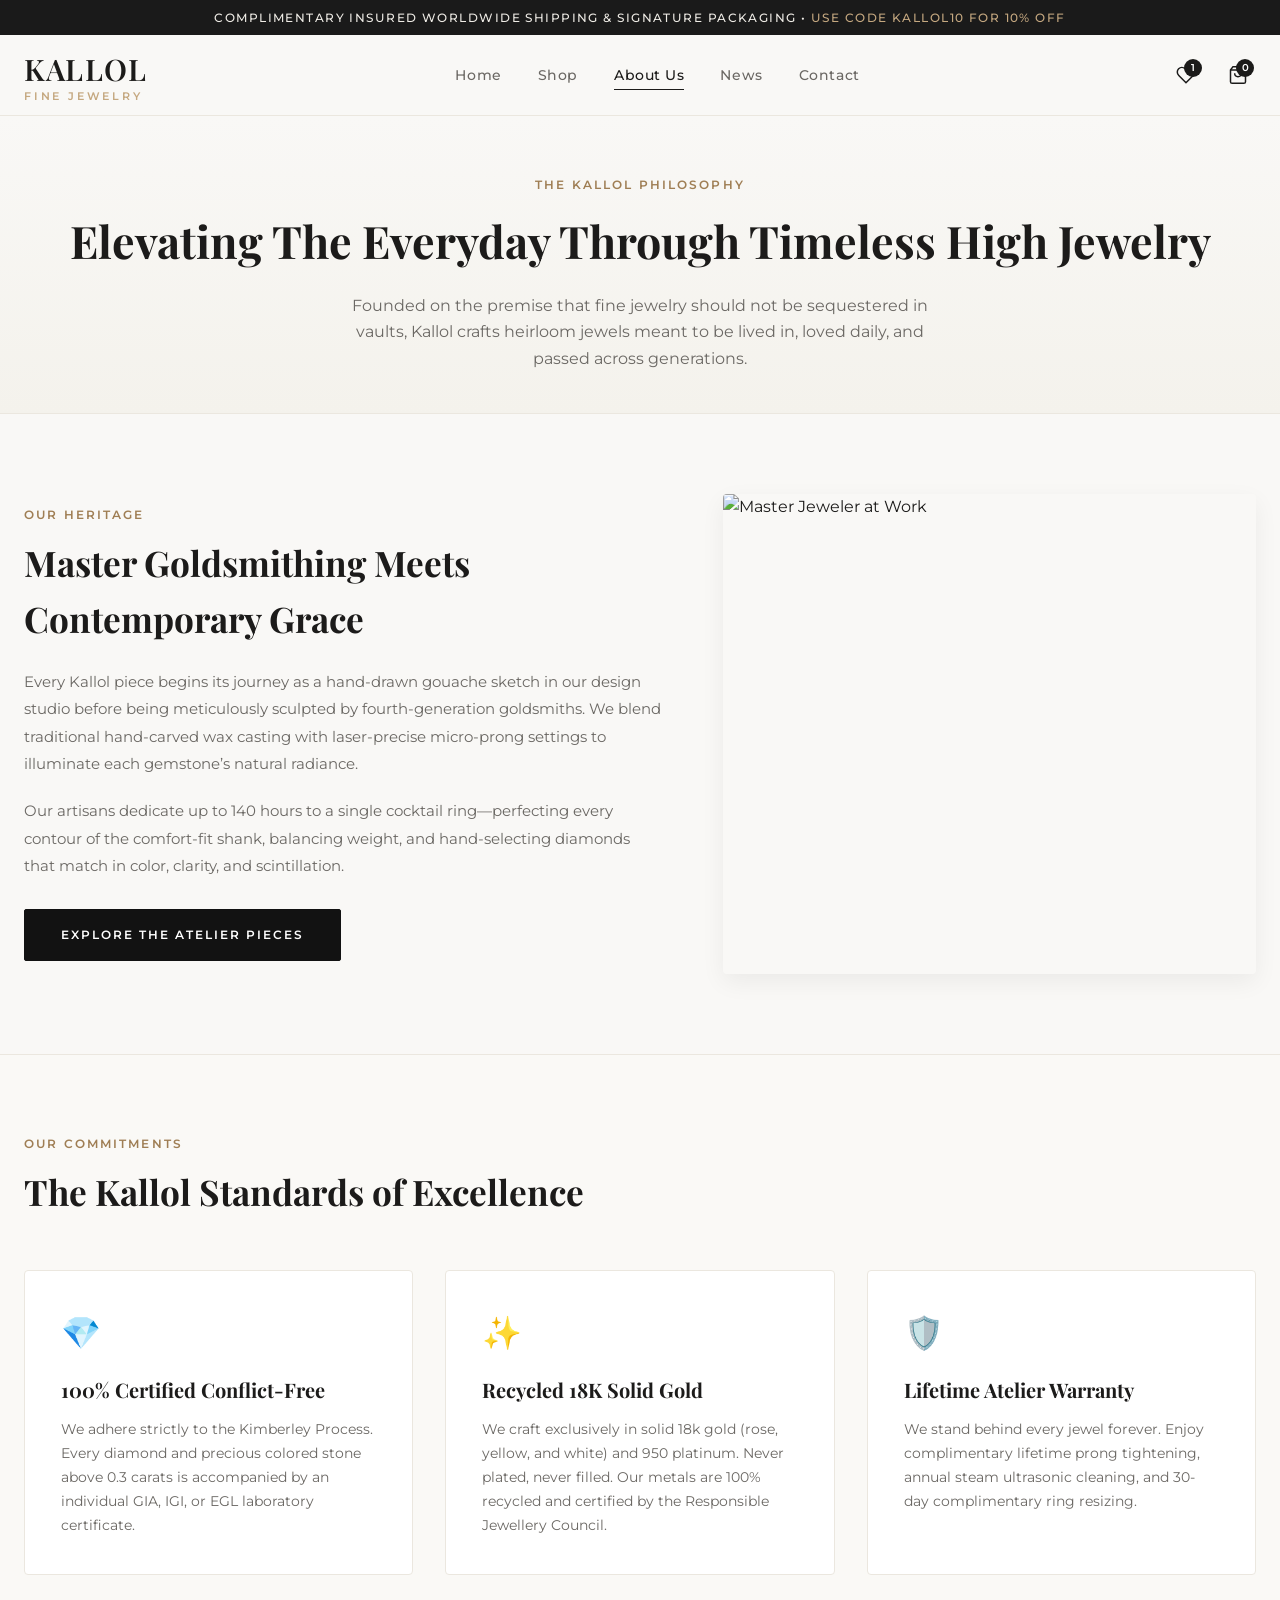
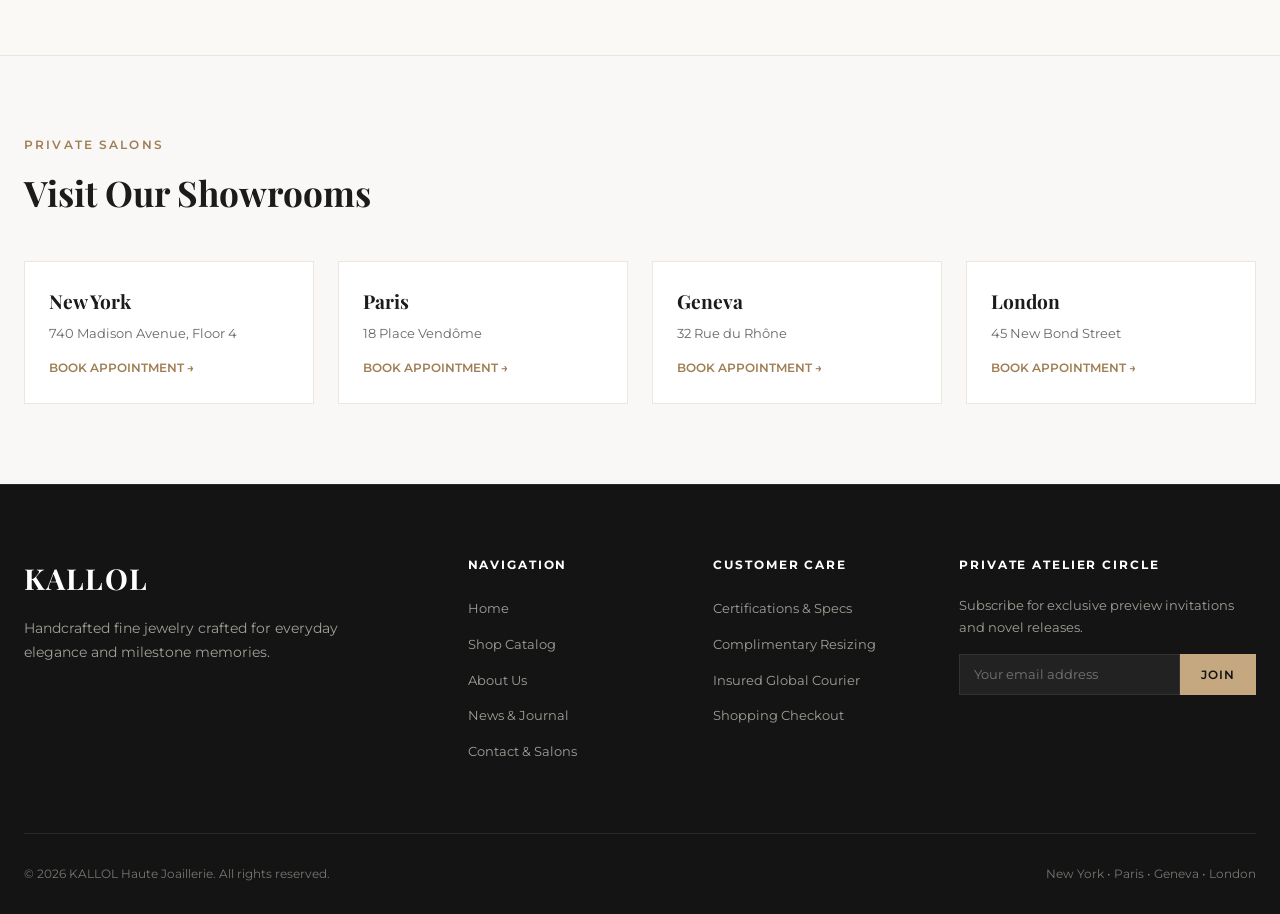
==== about.html @ 584fa7ab "Initial commit: Kallol luxury jewelry multipage website with Razorpay integration" ====
<!DOCTYPE html>
<html lang="en">
<head>
  <meta charset="UTF-8">
  <meta name="viewport" content="width=device-width, initial-scale=1.0">
  <title>About Our Atelier & Heritage | KALLOL Haute Joaillerie</title>
  <meta name="description" content="Learn about the master goldsmiths, ethical diamond sourcing, and century-old craftsmanship behind Kallol.">
  <link rel="stylesheet" href="css/style.css">
  <link rel="icon" href="data:image/svg+xml,<svg xmlns='http://www.w3.org/2000/svg' viewBox='0 0 100 100'><text y='.9em' font-size='90'>💎</text></svg>">
</head>
<body class="about-page-body">

  <!-- Top Announcement Bar -->
  <div class="top-bar">
    Complimentary Insured Worldwide Shipping & Signature Packaging &bull; <span>Use code KALLOL10 for 10% Off</span>
  </div>

  <!-- Header Navigation -->
  <header class="header">
    <div class="container nav-container">
      <a href="index.html" class="brand-logo">
        KALLOL
        <span>Fine Jewelry</span>
      </a>

      <nav>
        <ul class="nav-links">
          <li><a href="index.html">Home</a></li>
          <li><a href="shop.html">Shop</a></li>
          <li><a href="about.html" class="active">About Us</a></li>
          <li><a href="news.html">News</a></li>
          <li><a href="contact.html">Contact</a></li>
        </ul>
      </nav>

      <div class="nav-actions">
        <!-- Wishlist -->
        <a href="index.html#wishlist" class="icon-btn" id="open-wishlist-btn" title="Saved Jewels">
          <svg width="20" height="20" viewBox="0 0 24 24" fill="none" stroke="currentColor" stroke-width="1.8">
            <path d="M20.84 4.61a5.5 5.5 0 0 0-7.78 0L12 5.67l-1.06-1.06a5.5 5.5 0 0 0-7.78 7.78l1.06 1.06L12 21.23l7.78-7.78 1.06-1.06a5.5 5.5 0 0 0 0-7.78z"></path>
          </svg>
          <span class="badge-count" id="wishlist-badge">0</span>
        </a>

        <!-- Cart -->
        <a href="checkout.html" class="icon-btn" title="Shopping Bag">
          <svg width="20" height="20" viewBox="0 0 24 24" fill="none" stroke="currentColor" stroke-width="1.8">
            <path d="M6 2L3 6v14a2 2 0 0 0 2 2h14a2 2 0 0 0 2-2V6l-3-4z"></path>
            <line x1="3" y1="6" x2="21" y2="6"></line>
            <path d="M16 10a4 4 0 0 1-8 0"></path>
          </svg>
          <span class="badge-count" id="cart-badge">0</span>
        </a>
      </div>
    </div>
  </header>

  <!-- Editorial Hero Banner -->
  <section class="about-hero-section">
    <div class="container text-center">
      <span class="about-pretitle">The Kallol Philosophy</span>
      <h1 class="about-title serif">Elevating The Everyday Through Timeless High Jewelry</h1>
      <p class="about-lead-p">
        Founded on the premise that fine jewelry should not be sequestered in vaults, Kallol crafts heirloom jewels meant to be lived in, loved daily, and passed across generations.
      </p>
    </div>
  </section>

  <!-- Story & Vision Two-Column Layout -->
  <section class="about-story-section">
    <div class="container">
      <div class="about-grid">
        <div class="about-text-col">
          <span class="section-tag">Our Heritage</span>
          <h2 class="serif" style="font-size: 2.2rem; margin-bottom: 20px;">Master Goldsmithing Meets Contemporary Grace</h2>
          <p style="font-size: 0.95rem; line-height: 1.8; color: var(--text-secondary); margin-bottom: 20px;">
            Every Kallol piece begins its journey as a hand-drawn gouache sketch in our design studio before being meticulously sculpted by fourth-generation goldsmiths. We blend traditional hand-carved wax casting with laser-precise micro-prong settings to illuminate each gemstone’s natural radiance.
          </p>
          <p style="font-size: 0.95rem; line-height: 1.8; color: var(--text-secondary); margin-bottom: 30px;">
            Our artisans dedicate up to 140 hours to a single cocktail ring—perfecting every contour of the comfort-fit shank, balancing weight, and hand-selecting diamonds that match in color, clarity, and scintillation.
          </p>
          <a href="shop.html" class="hero-btn">Explore The Atelier Pieces</a>
        </div>
        <div class="about-img-col">
          <img src="https://images.unsplash.com/photo-1535632066927-ab7c9ab60908?auto=format&fit=crop&w=1000&q=80" alt="Master Jeweler at Work" style="border-radius: var(--radius-sm); box-shadow: var(--shadow-md);">
        </div>
      </div>
    </div>
  </section>

  <!-- Pillars / Values Section -->
  <section class="about-pillars-section" style="background-color: #FAF9F6; padding: 80px 0; border-top: 1px solid var(--border-light); border-bottom: 1px solid var(--border-light);">
    <div class="container">
      <div class="text-center" style="margin-bottom: 50px;">
        <span class="section-tag">Our Commitments</span>
        <h2 class="serif" style="font-size: 2.2rem;">The Kallol Standards of Excellence</h2>
      </div>

      <div class="pillars-grid" style="display: grid; grid-template-columns: repeat(3, 1fr); gap: 32px;">
        <div class="pillar-card" style="background: #FFFFFF; padding: 36px; border: 1px solid var(--border-light); border-radius: var(--radius-sm);">
          <div style="font-size: 2rem; margin-bottom: 16px;">💎</div>
          <h3 class="serif" style="font-size: 1.25rem; margin-bottom: 12px;">100% Certified Conflict-Free</h3>
          <p style="font-size: 0.88rem; color: var(--text-secondary); line-height: 1.7;">
            We adhere strictly to the Kimberley Process. Every diamond and precious colored stone above 0.3 carats is accompanied by an individual GIA, IGI, or EGL laboratory certificate.
          </p>
        </div>

        <div class="pillar-card" style="background: #FFFFFF; padding: 36px; border: 1px solid var(--border-light); border-radius: var(--radius-sm);">
          <div style="font-size: 2rem; margin-bottom: 16px;">✨</div>
          <h3 class="serif" style="font-size: 1.25rem; margin-bottom: 12px;">Recycled 18K Solid Gold</h3>
          <p style="font-size: 0.88rem; color: var(--text-secondary); line-height: 1.7;">
            We craft exclusively in solid 18k gold (rose, yellow, and white) and 950 platinum. Never plated, never filled. Our metals are 100% recycled and certified by the Responsible Jewellery Council.
          </p>
        </div>

        <div class="pillar-card" style="background: #FFFFFF; padding: 36px; border: 1px solid var(--border-light); border-radius: var(--radius-sm);">
          <div style="font-size: 2rem; margin-bottom: 16px;">🛡️</div>
          <h3 class="serif" style="font-size: 1.25rem; margin-bottom: 12px;">Lifetime Atelier Warranty</h3>
          <p style="font-size: 0.88rem; color: var(--text-secondary); line-height: 1.7;">
            We stand behind every jewel forever. Enjoy complimentary lifetime prong tightening, annual steam ultrasonic cleaning, and 30-day complimentary ring resizing.
          </p>
        </div>
      </div>
    </div>
  </section>

  <!-- International Salons -->
  <section style="padding: 80px 0;">
    <div class="container text-center">
      <span class="section-tag">Private Salons</span>
      <h2 class="serif" style="font-size: 2.2rem; margin-bottom: 40px;">Visit Our Showrooms</h2>

      <div style="display: grid; grid-template-columns: repeat(4, 1fr); gap: 24px; text-align: left;">
        <div style="padding: 24px; border: 1px solid var(--border-light); background: #FFF;">
          <h4 class="serif" style="font-size: 1.2rem; margin-bottom: 6px;">New York</h4>
          <p style="font-size: 0.82rem; color: var(--text-secondary); margin-bottom: 10px;">740 Madison Avenue, Floor 4</p>
          <a href="contact.html" style="font-size: 0.76rem; font-weight: 600; text-transform: uppercase; color: var(--accent-gold-dark);">Book Appointment &rarr;</a>
        </div>

        <div style="padding: 24px; border: 1px solid var(--border-light); background: #FFF;">
          <h4 class="serif" style="font-size: 1.2rem; margin-bottom: 6px;">Paris</h4>
          <p style="font-size: 0.82rem; color: var(--text-secondary); margin-bottom: 10px;">18 Place Vend&ocirc;me</p>
          <a href="contact.html" style="font-size: 0.76rem; font-weight: 600; text-transform: uppercase; color: var(--accent-gold-dark);">Book Appointment &rarr;</a>
        </div>

        <div style="padding: 24px; border: 1px solid var(--border-light); background: #FFF;">
          <h4 class="serif" style="font-size: 1.2rem; margin-bottom: 6px;">Geneva</h4>
          <p style="font-size: 0.82rem; color: var(--text-secondary); margin-bottom: 10px;">32 Rue du Rh&ocirc;ne</p>
          <a href="contact.html" style="font-size: 0.76rem; font-weight: 600; text-transform: uppercase; color: var(--accent-gold-dark);">Book Appointment &rarr;</a>
        </div>

        <div style="padding: 24px; border: 1px solid var(--border-light); background: #FFF;">
          <h4 class="serif" style="font-size: 1.2rem; margin-bottom: 6px;">London</h4>
          <p style="font-size: 0.82rem; color: var(--text-secondary); margin-bottom: 10px;">45 New Bond Street</p>
          <a href="contact.html" style="font-size: 0.76rem; font-weight: 600; text-transform: uppercase; color: var(--accent-gold-dark);">Book Appointment &rarr;</a>
        </div>
      </div>
    </div>
  </section>

  <!-- Footer -->
  <footer class="site-footer">
    <div class="container">
      <div class="footer-grid">
        <div class="footer-brand">
          <h3 class="serif">KALLOL</h3>
          <p>Handcrafted fine jewelry crafted for everyday elegance and milestone memories.</p>
        </div>
        <div class="footer-col">
          <h4>Navigation</h4>
          <ul>
            <li><a href="index.html">Home</a></li>
            <li><a href="shop.html">Shop Catalog</a></li>
            <li><a href="about.html">About Us</a></li>
            <li><a href="news.html">News & Journal</a></li>
            <li><a href="contact.html">Contact & Salons</a></li>
          </ul>
        </div>
        <div class="footer-col">
          <h4>Customer Care</h4>
          <ul>
            <li><a href="index.html#specifications">Certifications & Specs</a></li>
            <li><a href="contact.html">Complimentary Resizing</a></li>
            <li><a href="contact.html">Insured Global Courier</a></li>
            <li><a href="checkout.html">Shopping Checkout</a></li>
          </ul>
        </div>
        <div class="footer-col newsletter-box">
          <h4>Private Atelier Circle</h4>
          <p>Subscribe for exclusive preview invitations and novel releases.</p>
          <div class="newsletter-form">
            <input type="email" placeholder="Your email address">
            <button type="button">Join</button>
          </div>
        </div>
      </div>
      <div class="footer-bottom">
        <div>&copy; 2026 KALLOL Haute Joaillerie. All rights reserved.</div>
        <div>New York &bull; Paris &bull; Geneva &bull; London</div>
      </div>
    </div>
  </footer>

  <script src="js/app.js"></script>
</body>
</html>
---- css/style.css ----
/* 
  Kallol Luxury Jewels - Design System & Stylesheet
  Inspired by haute joaillerie editorial aesthetic & user template
*/

@import url('https://fonts.googleapis.com/css2?family=Cormorant+Garamond:ital,wght@0,300;0,400;0,500;0,600;0,700;1,400&family=Montserrat:wght@300;400;500;600;700&family=Playfair+Display:ital,wght@0,400;0,500;0,600;0,700;1,400&display=swap');

:root {
  --font-serif: 'Playfair Display', 'Cormorant Garamond', Georgia, serif;
  --font-editorial: 'Cormorant Garamond', Georgia, serif;
  --font-sans: 'Montserrat', -apple-system, BlinkMacSystemFont, "Segoe UI", Roboto, sans-serif;
  
  /* Color Palette */
  --bg-primary: #F9F8F6;
  --bg-card: #FFFFFF;
  --bg-secondary: #F3F1EC;
  --bg-dark: #121212;
  --text-primary: #1C1B1A;
  --text-secondary: #6B6864;
  --text-muted: #9E9A93;
  --border-light: #EBE7DF;
  --border-subtle: #E2DDD5;
  --accent-gold: #C5A880;
  --accent-gold-dark: #9F7E54;
  --accent-rose: #E5A68B;
  --badge-bg: #F4EFEB;
  --badge-text: #785A46;
  --shadow-sm: 0 2px 8px rgba(0, 0, 0, 0.04);
  --shadow-md: 0 8px 24px rgba(0, 0, 0, 0.06);
  --shadow-lg: 0 16px 40px rgba(0, 0, 0, 0.09);
  --radius-sm: 4px;
  --radius-md: 8px;
  --radius-lg: 16px;
  --transition: all 0.28s cubic-bezier(0.16, 1, 0.3, 1);
}

*, *::before, *::after {
  box-sizing: border-box;
  margin: 0;
  padding: 0;
}

html {
  scroll-behavior: smooth;
  font-size: 16px;
}

body {
  font-family: var(--font-sans);
  background-color: var(--bg-primary);
  color: var(--text-primary);
  line-height: 1.6;
  -webkit-font-smoothing: antialiased;
  overflow-x: hidden;
}

img {
  max-width: 100%;
  display: block;
}

button, input, select {
  font-family: inherit;
}

a {
  color: inherit;
  text-decoration: none;
}

/* Utilities */
.container {
  max-width: 1280px;
  margin: 0 auto;
  padding: 0 24px;
}

.serif {
  font-family: var(--font-serif);
}

/* Announcement Top Bar */
.top-bar {
  background-color: #1A1A1A;
  color: #EFECE6;
  font-size: 0.75rem;
  letter-spacing: 0.12em;
  text-transform: uppercase;
  padding: 8px 16px;
  text-align: center;
  font-weight: 500;
}

.top-bar span {
  color: var(--accent-gold);
}

/* Header & Navigation */
.header {
  position: sticky;
  top: 0;
  background-color: rgba(249, 248, 246, 0.96);
  backdrop-filter: blur(12px);
  z-index: 100;
  border-bottom: 1px solid var(--border-light);
  transition: var(--transition);
}

.nav-container {
  display: flex;
  align-items: center;
  justify-content: space-between;
  height: 80px;
}

.brand-logo {
  font-family: var(--font-serif);
  font-size: 1.85rem;
  font-weight: 600;
  letter-spacing: 0.04em;
  color: var(--text-primary);
  position: relative;
}

.brand-logo span {
  font-size: 0.7rem;
  display: block;
  font-family: var(--font-sans);
  letter-spacing: 0.25em;
  text-transform: uppercase;
  color: var(--accent-gold);
  margin-top: -4px;
}

.nav-links {
  display: flex;
  align-items: center;
  gap: 36px;
  list-style: none;
}

.nav-links a {
  font-size: 0.88rem;
  font-weight: 500;
  color: var(--text-secondary);
  letter-spacing: 0.04em;
  position: relative;
  transition: var(--transition);
}

.nav-links a:hover,
.nav-links a.active {
  color: var(--text-primary);
}

.nav-links a.active::after {
  content: '';
  position: absolute;
  bottom: -6px;
  left: 0;
  width: 100%;
  height: 1.5px;
  background-color: var(--text-primary);
}

.nav-actions {
  display: flex;
  align-items: center;
  gap: 16px;
}

.icon-btn {
  background: none;
  border: none;
  cursor: pointer;
  padding: 8px;
  display: flex;
  align-items: center;
  justify-content: center;
  color: var(--text-primary);
  position: relative;
  transition: var(--transition);
  border-radius: 50%;
}

.icon-btn:hover {
  background-color: var(--border-light);
  transform: translateY(-1px);
}

.badge-count {
  position: absolute;
  top: 2px;
  right: 2px;
  background-color: var(--text-primary);
  color: #FFF;
  font-size: 0.65rem;
  font-weight: 600;
  width: 18px;
  height: 18px;
  border-radius: 50%;
  display: flex;
  align-items: center;
  justify-content: center;
}

.mobile-menu-btn {
  display: none;
}

/* =========================================
   Hero Section - Matched to Template
   ========================================= */
.hero-section {
  padding: 40px 0 60px;
}

.hero-grid {
  display: grid;
  grid-template-columns: 240px 1fr 480px;
  gap: 32px;
  align-items: center;
}

.hero-thumb-col {
  border-radius: var(--radius-sm);
  overflow: hidden;
  box-shadow: var(--shadow-sm);
}

.hero-thumb-col img {
  width: 100%;
  height: 380px;
  object-fit: cover;
  transition: transform 0.6s ease;
}

.hero-thumb-col:hover img {
  transform: scale(1.04);
}

.hero-content {
  padding: 0 16px;
}

.hero-title {
  font-family: var(--font-serif);
  font-size: 3.5rem;
  line-height: 1.15;
  font-weight: 500;
  letter-spacing: -0.01em;
  color: var(--text-primary);
  margin-bottom: 28px;
}

.hero-btn {
  display: inline-block;
  background-color: #121212;
  color: #FFFFFF;
  font-size: 0.78rem;
  font-weight: 600;
  letter-spacing: 0.16em;
  text-transform: uppercase;
  padding: 15px 36px;
  border-radius: 2px;
  border: 1px solid #121212;
  transition: var(--transition);
  cursor: pointer;
}

.hero-btn:hover {
  background-color: transparent;
  color: #121212;
}

.hero-model-col {
  border-radius: var(--radius-sm);
  overflow: hidden;
  box-shadow: var(--shadow-md);
  position: relative;
}

.hero-model-col img {
  width: 100%;
  height: 480px;
  object-fit: cover;
  transition: transform 0.6s ease;
}

.hero-model-col:hover img {
  transform: scale(1.03);
}

.hero-floating-badge {
  position: absolute;
  bottom: 24px;
  left: 24px;
  background-color: rgba(255, 255, 255, 0.92);
  backdrop-filter: blur(8px);
  padding: 12px 20px;
  border-radius: var(--radius-sm);
  box-shadow: var(--shadow-sm);
  font-size: 0.75rem;
  letter-spacing: 0.08em;
  text-transform: uppercase;
  font-weight: 600;
  color: var(--text-primary);
}

/* =========================================
   Section Common
   ========================================= */
.section-header {
  display: flex;
  align-items: baseline;
  justify-content: space-between;
  margin-bottom: 32px;
}

.section-title {
  font-family: var(--font-serif);
  font-size: 2.3rem;
  font-weight: 500;
  color: var(--text-primary);
}

.view-all-link {
  font-size: 0.85rem;
  font-weight: 500;
  color: var(--text-secondary);
  display: inline-flex;
  align-items: center;
  gap: 6px;
  transition: var(--transition);
}

.view-all-link:hover {
  color: var(--text-primary);
  transform: translateX(4px);
}

/* =========================================
   Best Selling Products Grid - Matched
   ========================================= */
.products-section {
  padding: 50px 0 80px;
}

.products-grid {
  display: grid;
  grid-template-columns: repeat(3, 1fr);
  gap: 28px;
}

.product-card {
  background-color: var(--bg-card);
  border-radius: var(--radius-sm);
  padding: 24px;
  transition: var(--transition);
  position: relative;
  display: flex;
  flex-direction: column;
  border: 1px solid transparent;
}

.product-card:hover {
  border-color: var(--border-light);
  box-shadow: var(--shadow-md);
  transform: translateY(-4px);
}

.card-top {
  display: flex;
  align-items: center;
  justify-content: space-between;
  margin-bottom: 12px;
}

.card-rating {
  display: flex;
  align-items: center;
  gap: 4px;
  font-size: 0.75rem;
  color: var(--text-secondary);
  font-weight: 500;
}

.card-rating svg {
  color: #000000;
  fill: #000000;
}

.wishlist-toggle {
  background: none;
  border: none;
  cursor: pointer;
  padding: 4px;
  color: var(--text-primary);
  transition: var(--transition);
}

.wishlist-toggle:hover {
  transform: scale(1.15);
}

.wishlist-toggle.active svg {
  fill: #1A1A1A;
  stroke: #1A1A1A;
}

.product-img-wrap {
  width: 100%;
  height: 240px;
  display: flex;
  align-items: center;
  justify-content: center;
  margin: 10px 0 20px;
  position: relative;
  overflow: hidden;
  cursor: pointer;
}

.product-img-wrap img {
  max-width: 90%;
  max-height: 90%;
  object-fit: contain;
  transition: transform 0.5s ease;
}

.product-card:hover .product-img-wrap img {
  transform: scale(1.08);
}

.product-img-wrap svg.ring-vector {
  width: 90%;
  height: 90%;
  transition: transform 0.5s ease;
}

.product-card:hover .product-img-wrap svg.ring-vector {
  transform: scale(1.06);
}

.card-actions-hover {
  position: absolute;
  bottom: 10px;
  left: 0;
  width: 100%;
  display: flex;
  gap: 8px;
  padding: 0 12px;
  opacity: 0;
  transform: translateY(10px);
  transition: var(--transition);
}

.product-card:hover .card-actions-hover {
  opacity: 1;
  transform: translateY(0);
}

.quick-btn {
  flex: 1;
  padding: 8px 12px;
  font-size: 0.72rem;
  font-weight: 600;
  letter-spacing: 0.05em;
  text-transform: uppercase;
  border: 1px solid #1A1A1A;
  background-color: #1A1A1A;
  color: #FFF;
  cursor: pointer;
  border-radius: 2px;
  transition: var(--transition);
}

.quick-btn:hover {
  background-color: transparent;
  color: #1A1A1A;
}

.quick-btn.secondary {
  background-color: rgba(255, 255, 255, 0.95);
  color: #1A1A1A;
  border-color: var(--border-subtle);
}

.quick-btn.secondary:hover {
  background-color: #1A1A1A;
  color: #FFF;
}

.product-info {
  margin-top: auto;
}

.product-title {
  font-family: var(--font-serif);
  font-size: 1.15rem;
  font-weight: 500;
  color: var(--text-primary);
  margin-bottom: 4px;
  cursor: pointer;
}

.product-title:hover {
  color: var(--accent-gold-dark);
}

.product-vendor {
  font-size: 0.75rem;
  color: var(--text-muted);
  margin-bottom: 8px;
}

.product-price-row {
  display: flex;
  align-items: center;
  justify-content: space-between;
}

.product-price {
  font-size: 0.95rem;
  font-weight: 600;
  color: var(--text-primary);
}

.stock-tag {
  font-size: 0.68rem;
  padding: 2px 6px;
  background-color: var(--badge-bg);
  color: var(--badge-text);
  border-radius: 2px;
  font-weight: 500;
}

.stock-tag.low {
  background-color: #FDF2E9;
  color: #C0392B;
}

/* =========================================
   Two-Column Editorial Showcase (Right side of template)
   ========================================= */
.editorial-showcase-section {
  padding: 70px 0;
  background-color: #FAF9F7;
  border-top: 1px solid var(--border-light);
  border-bottom: 1px solid var(--border-light);
}

.showcase-grid {
  display: grid;
  grid-template-columns: 1fr 1fr;
  gap: 56px;
  align-items: center;
}

.necklace-content-col {
  padding-right: 20px;
}

.necklace-category-heading {
  font-family: var(--font-serif);
  font-size: 3rem;
  font-weight: 500;
  color: var(--text-primary);
  margin-bottom: 20px;
}

.necklace-editorial-p {
  font-size: 0.92rem;
  line-height: 1.8;
  color: var(--text-secondary);
  margin-bottom: 30px;
  max-width: 480px;
}

.shop-all-arrow-btn {
  display: inline-flex;
  align-items: center;
  gap: 8px;
  font-size: 0.78rem;
  letter-spacing: 0.14em;
  font-weight: 600;
  text-transform: uppercase;
  color: var(--text-primary);
  border-bottom: 1px solid var(--text-primary);
  padding-bottom: 4px;
  margin-bottom: 44px;
  transition: var(--transition);
}

.shop-all-arrow-btn:hover {
  letter-spacing: 0.18em;
  color: var(--accent-gold-dark);
  border-color: var(--accent-gold-dark);
}

/* Featured Mini Card matching template */
.spotlight-mini-card {
  display: flex;
  align-items: center;
  gap: 20px;
  background-color: #FFFFFF;
  border-radius: var(--radius-sm);
  padding: 16px 20px;
  border: 1px solid var(--border-light);
  box-shadow: var(--shadow-sm);
  max-width: 360px;
  position: relative;
}

.spotlight-mini-thumb {
  width: 80px;
  height: 80px;
  object-fit: contain;
  flex-shrink: 0;
}

.spotlight-mini-details {
  flex: 1;
}

.spotlight-mini-title {
  font-family: var(--font-serif);
  font-size: 0.95rem;
  font-weight: 600;
  margin-bottom: 2px;
}

.spotlight-mini-by {
  font-size: 0.72rem;
  color: var(--text-muted);
  margin-bottom: 6px;
}

.spotlight-mini-price {
  font-size: 0.88rem;
  font-weight: 700;
  color: var(--text-primary);
}

.spotlight-wishlist {
  background: none;
  border: none;
  cursor: pointer;
  color: var(--text-primary);
}

.necklace-image-col {
  border-radius: var(--radius-sm);
  overflow: hidden;
  box-shadow: var(--shadow-lg);
}

.necklace-image-col img {
  width: 100%;
  height: 580px;
  object-fit: cover;
  transition: transform 0.6s ease;
}

.necklace-image-col:hover img {
  transform: scale(1.02);
}

/* =========================================
   Interactive Specifications Accordion Section (Template bottom right)
   ========================================= */
.specifications-section {
  padding: 80px 0;
  background-color: #FFFFFF;
}

.spec-title-center {
  font-family: var(--font-serif);
  font-size: 2.6rem;
  font-weight: 500;
  text-align: center;
  margin-bottom: 48px;
}

.accordion-container {
  max-width: 900px;
  margin: 0 auto;
  border-top: 1px solid var(--border-light);
}

.accordion-item {
  border-bottom: 1px solid var(--border-light);
}

.accordion-header {
  width: 100%;
  display: flex;
  align-items: center;
  justify-content: space-between;
  padding: 24px 8px;
  background: none;
  border: none;
  cursor: pointer;
  text-align: left;
  transition: var(--transition);
}

.accordion-header:hover {
  background-color: #FAF9F7;
}

.accordion-num-title {
  display: flex;
  align-items: center;
  gap: 40px;
}

.acc-num {
  font-size: 0.78rem;
  color: var(--text-muted);
  font-weight: 500;
  width: 24px;
}

.acc-title {
  font-family: var(--font-serif);
  font-size: 1.25rem;
  font-weight: 500;
  color: var(--text-primary);
}

.acc-icon {
  width: 24px;
  height: 24px;
  border-radius: 50%;
  border: 1px solid var(--text-primary);
  display: flex;
  align-items: center;
  justify-content: center;
  font-size: 1rem;
  font-weight: 400;
  line-height: 1;
  transition: var(--transition);
}

.accordion-item.active .acc-icon {
  background-color: var(--text-primary);
  color: #FFF;
}

.accordion-body {
  max-height: 0;
  overflow: hidden;
  transition: max-height 0.35s ease;
  padding: 0 8px;
}

.accordion-item.active .accordion-body {
  max-height: 600px;
  padding: 16px 8px 36px;
}

.specs-expanded-layout {
  display: grid;
  grid-template-columns: 260px 1fr;
  gap: 40px;
  align-items: center;
}

.specs-preview-img {
  width: 100%;
  max-width: 240px;
  height: auto;
  margin: 0 auto;
  display: block;
  filter: drop-shadow(0 12px 18px rgba(0,0,0,0.08));
}

.specs-table {
  width: 100%;
  border-collapse: collapse;
}

.specs-table tr {
  border-bottom: 1px solid var(--border-light);
}

.specs-table tr:last-child {
  border-bottom: none;
}

.specs-table td {
  padding: 12px 0;
  font-size: 0.88rem;
}

.specs-table td.spec-key {
  color: var(--text-muted);
  font-weight: 500;
  width: 38%;
}

.specs-table td.spec-val {
  color: var(--text-primary);
  font-weight: 500;
}

.simple-accordion-content {
  font-size: 0.92rem;
  color: var(--text-secondary);
  line-height: 1.8;
  padding: 10px 0;
}

/* =========================================
   Live Inventory & Full Catalog Section
   ========================================= */
.inventory-hub-section {
  padding: 80px 0;
  background-color: #FAF9F6;
  border-top: 1px solid var(--border-light);
}

.inventory-stats-bar {
  display: grid;
  grid-template-columns: repeat(4, 1fr);
  gap: 20px;
  margin-bottom: 40px;
}

.stat-box {
  background-color: #FFFFFF;
  border: 1px solid var(--border-light);
  border-radius: var(--radius-sm);
  padding: 20px;
  text-align: center;
  box-shadow: var(--shadow-sm);
}

.stat-num {
  font-family: var(--font-serif);
  font-size: 2.2rem;
  font-weight: 600;
  color: var(--text-primary);
}

.stat-label {
  font-size: 0.72rem;
  text-transform: uppercase;
  letter-spacing: 0.1em;
  color: var(--text-muted);
  margin-top: 4px;
}

.inventory-controls {
  display: flex;
  flex-wrap: wrap;
  align-items: center;
  justify-content: space-between;
  gap: 16px;
  margin-bottom: 32px;
  padding-bottom: 24px;
  border-bottom: 1px solid var(--border-light);
}

.category-pills {
  display: flex;
  flex-wrap: wrap;
  gap: 8px;
}

.cat-pill {
  background-color: #FFFFFF;
  border: 1px solid var(--border-light);
  padding: 8px 18px;
  font-size: 0.78rem;
  letter-spacing: 0.05em;
  font-weight: 500;
  cursor: pointer;
  border-radius: 20px;
  transition: var(--transition);
}

.cat-pill:hover,
.cat-pill.active {
  background-color: #1A1A1A;
  color: #FFFFFF;
  border-color: #1A1A1A;
}

.filter-sort-controls {
  display: flex;
  align-items: center;
  gap: 12px;
}

.filter-select {
  padding: 8px 14px;
  border: 1px solid var(--border-light);
  background-color: #FFFFFF;
  font-size: 0.8rem;
  border-radius: 4px;
  color: var(--text-primary);
  outline: none;
  cursor: pointer;
}

/* =========================================
   Slide-out Drawers (Cart & Wishlist)
   ========================================= */
.drawer-overlay {
  position: fixed;
  inset: 0;
  background-color: rgba(0, 0, 0, 0.45);
  backdrop-filter: blur(4px);
  z-index: 200;
  opacity: 0;
  visibility: hidden;
  transition: var(--transition);
}

.drawer-overlay.open {
  opacity: 1;
  visibility: visible;
}

.drawer-panel {
  position: fixed;
  top: 0;
  right: -480px;
  width: 100%;
  max-width: 440px;
  height: 100%;
  background-color: #FFFFFF;
  z-index: 210;
  display: flex;
  flex-direction: column;
  transition: transform 0.35s cubic-bezier(0.16, 1, 0.3, 1);
  box-shadow: -10px 0 30px rgba(0,0,0,0.12);
}

.drawer-overlay.open .drawer-panel {
  transform: translateX(-480px);
}

.drawer-header {
  padding: 24px;
  border-bottom: 1px solid var(--border-light);
  display: flex;
  align-items: center;
  justify-content: space-between;
}

.drawer-title {
  font-family: var(--font-serif);
  font-size: 1.4rem;
  font-weight: 500;
}

.drawer-close {
  background: none;
  border: none;
  cursor: pointer;
  padding: 6px;
  color: var(--text-primary);
  font-size: 1.2rem;
}

.drawer-body {
  flex: 1;
  overflow-y: auto;
  padding: 24px;
}

.drawer-empty-state {
  text-align: center;
  padding: 60px 20px;
  color: var(--text-muted);
}

.drawer-empty-state svg {
  margin-bottom: 16px;
  color: var(--border-subtle);
}

.drawer-empty-state p {
  font-size: 0.9rem;
  margin-bottom: 20px;
}

.cart-item {
  display: flex;
  gap: 16px;
  padding-bottom: 20px;
  margin-bottom: 20px;
  border-bottom: 1px solid var(--border-light);
}

.cart-item-img {
  width: 72px;
  height: 72px;
  object-fit: contain;
  background-color: #FAF9F7;
  border-radius: 4px;
  padding: 4px;
}

.cart-item-info {
  flex: 1;
}

.cart-item-title {
  font-family: var(--font-serif);
  font-size: 0.95rem;
  font-weight: 500;
  margin-bottom: 2px;
}

.cart-item-meta {
  font-size: 0.72rem;
  color: var(--text-muted);
  margin-bottom: 8px;
}

.cart-item-controls {
  display: flex;
  align-items: center;
  justify-content: space-between;
}

.qty-counter {
  display: flex;
  align-items: center;
  border: 1px solid var(--border-light);
  border-radius: 2px;
}

.qty-btn {
  background: none;
  border: none;
  padding: 4px 8px;
  cursor: pointer;
  font-size: 0.8rem;
  color: var(--text-primary);
}

.qty-val {
  font-size: 0.8rem;
  padding: 0 8px;
  font-weight: 600;
}

.cart-item-price {
  font-weight: 600;
  font-size: 0.9rem;
}

.cart-item-remove {
  background: none;
  border: none;
  color: var(--text-muted);
  cursor: pointer;
  font-size: 0.72rem;
  text-decoration: underline;
  margin-top: 4px;
}

.cart-item-remove:hover {
  color: #C0392B;
}

.drawer-footer {
  padding: 24px;
  border-top: 1px solid var(--border-light);
  background-color: #FAF9F7;
}

.coupon-row {
  display: flex;
  gap: 8px;
  margin-bottom: 16px;
}

.coupon-input {
  flex: 1;
  padding: 10px 14px;
  border: 1px solid var(--border-light);
  background-color: #FFF;
  font-size: 0.8rem;
  outline: none;
  border-radius: 2px;
  text-transform: uppercase;
}

.coupon-btn {
  padding: 10px 16px;
  background-color: #1A1A1A;
  color: #FFF;
  border: none;
  font-size: 0.72rem;
  font-weight: 600;
  letter-spacing: 0.08em;
  cursor: pointer;
  border-radius: 2px;
}

.drawer-subtotal-row {
  display: flex;
  justify-content: space-between;
  margin-bottom: 8px;
  font-size: 0.88rem;
  color: var(--text-secondary);
}

.drawer-subtotal-row.total {
  font-size: 1.15rem;
  font-weight: 700;
  color: var(--text-primary);
  margin-top: 8px;
  padding-top: 8px;
  border-top: 1px dashed var(--border-subtle);
}

.checkout-btn {
  width: 100%;
  padding: 16px;
  background-color: #121212;
  color: #FFF;
  border: 1px solid #121212;
  font-size: 0.8rem;
  font-weight: 600;
  letter-spacing: 0.14em;
  text-transform: uppercase;
  cursor: pointer;
  border-radius: 2px;
  margin-top: 16px;
  transition: var(--transition);
}

.checkout-btn:hover {
  background-color: #333333;
}

/* =========================================
   Product Quick View Modal
   ========================================= */
.modal-overlay {
  position: fixed;
  inset: 0;
  background-color: rgba(0, 0, 0, 0.6);
  backdrop-filter: blur(6px);
  z-index: 300;
  display: flex;
  align-items: center;
  justify-content: center;
  padding: 20px;
  opacity: 0;
  visibility: hidden;
  transition: var(--transition);
}

.modal-overlay.open {
  opacity: 1;
  visibility: visible;
}

.modal-dialog {
  background-color: #FFFFFF;
  width: 100%;
  max-width: 900px;
  max-height: 90vh;
  border-radius: var(--radius-sm);
  overflow-y: auto;
  position: relative;
  box-shadow: var(--shadow-lg);
  transform: translateY(20px);
  transition: transform 0.3s ease;
}

.modal-overlay.open .modal-dialog {
  transform: translateY(0);
}

.modal-close-btn {
  position: absolute;
  top: 18px;
  right: 18px;
  background: #FAF9F7;
  border: none;
  width: 36px;
  height: 36px;
  border-radius: 50%;
  cursor: pointer;
  display: flex;
  align-items: center;
  justify-content: center;
  z-index: 10;
  transition: var(--transition);
}

.modal-close-btn:hover {
  background-color: #1A1A1A;
  color: #FFF;
}

.modal-grid {
  display: grid;
  grid-template-columns: 1fr 1fr;
}

.modal-gallery {
  background-color: #FAF9F7;
  padding: 40px;
  display: flex;
  align-items: center;
  justify-content: center;
  min-height: 420px;
}

.modal-gallery img,
.modal-gallery svg {
  max-width: 85%;
  max-height: 360px;
  object-fit: contain;
}

.modal-content {
  padding: 40px;
  display: flex;
  flex-direction: column;
}

.modal-vendor {
  font-size: 0.75rem;
  letter-spacing: 0.1em;
  text-transform: uppercase;
  color: var(--accent-gold-dark);
  font-weight: 600;
  margin-bottom: 6px;
}

.modal-title {
  font-family: var(--font-serif);
  font-size: 1.8rem;
  font-weight: 500;
  margin-bottom: 10px;
}

.modal-rating-row {
  display: flex;
  align-items: center;
  gap: 12px;
  font-size: 0.78rem;
  color: var(--text-secondary);
  margin-bottom: 16px;
}

.modal-price {
  font-size: 1.4rem;
  font-weight: 600;
  color: var(--text-primary);
  margin-bottom: 16px;
}

.modal-desc {
  font-size: 0.88rem;
  color: var(--text-secondary);
  line-height: 1.7;
  margin-bottom: 24px;
}

.modal-option-label {
  font-size: 0.75rem;
  font-weight: 600;
  letter-spacing: 0.08em;
  text-transform: uppercase;
  margin-bottom: 8px;
  display: block;
}

.size-selector {
  display: flex;
  gap: 8px;
  margin-bottom: 24px;
}

.size-pill {
  padding: 8px 14px;
  border: 1px solid var(--border-light);
  background: #FFF;
  font-size: 0.78rem;
  cursor: pointer;
  border-radius: 2px;
  transition: var(--transition);
}

.size-pill.active {
  background: #1A1A1A;
  color: #FFF;
  border-color: #1A1A1A;
}

.modal-btn-row {
  display: flex;
  gap: 12px;
  margin-top: auto;
}

/* =========================================
   Live Search Modal
   ========================================= */
.search-modal {
  position: fixed;
  inset: 0;
  background-color: rgba(249, 248, 246, 0.98);
  backdrop-filter: blur(12px);
  z-index: 350;
  padding: 40px 24px;
  opacity: 0;
  visibility: hidden;
  transition: var(--transition);
}

.search-modal.open {
  opacity: 1;
  visibility: visible;
}

.search-inner {
  max-width: 800px;
  margin: 40px auto 0;
}

.search-input-wrap {
  position: relative;
  border-bottom: 2px solid var(--text-primary);
  padding-bottom: 12px;
}

.search-input-wrap input {
  width: 100%;
  font-family: var(--font-serif);
  font-size: 2rem;
  background: none;
  border: none;
  outline: none;
  color: var(--text-primary);
}

.search-results-grid {
  margin-top: 36px;
  display: grid;
  grid-template-columns: repeat(3, 1fr);
  gap: 20px;
  max-height: 60vh;
  overflow-y: auto;
}

/* Toast Notifications */
.toast-container {
  position: fixed;
  bottom: 24px;
  right: 24px;
  z-index: 500;
  display: flex;
  flex-direction: column;
  gap: 10px;
}

.toast {
  background-color: #1A1A1A;
  color: #FFF;
  padding: 14px 22px;
  border-radius: 4px;
  font-size: 0.82rem;
  display: flex;
  align-items: center;
  gap: 12px;
  box-shadow: var(--shadow-lg);
  animation: slideInUp 0.3s ease;
}

@keyframes slideInUp {
  from { transform: translateY(20px); opacity: 0; }
  to { transform: translateY(0); opacity: 1; }
}

/* =========================================
   Footer
   ========================================= */
.site-footer {
  background-color: #141414;
  color: #E6E2DC;
  padding: 70px 0 30px;
  border-top: 1px solid #282828;
}

.footer-grid {
  display: grid;
  grid-template-columns: 2fr 1fr 1fr 1.5fr;
  gap: 48px;
  margin-bottom: 60px;
}

.footer-brand h3 {
  font-family: var(--font-serif);
  font-size: 1.8rem;
  letter-spacing: 0.05em;
  color: #FFFFFF;
  margin-bottom: 16px;
}

.footer-brand p {
  font-size: 0.86rem;
  color: #A39F98;
  line-height: 1.7;
  max-width: 320px;
}

.footer-col h4 {
  font-size: 0.78rem;
  letter-spacing: 0.15em;
  text-transform: uppercase;
  color: #FFFFFF;
  margin-bottom: 20px;
}

.footer-col ul {
  list-style: none;
}

.footer-col li {
  margin-bottom: 10px;
}

.footer-col a {
  font-size: 0.84rem;
  color: #A39F98;
  transition: var(--transition);
}

.footer-col a:hover {
  color: #FFFFFF;
}

.newsletter-box p {
  font-size: 0.84rem;
  color: #A39F98;
  margin-bottom: 16px;
}

.newsletter-form {
  display: flex;
}

.newsletter-form input {
  flex: 1;
  padding: 12px 14px;
  background-color: #222222;
  border: 1px solid #333333;
  color: #FFF;
  font-size: 0.8rem;
  outline: none;
}

.newsletter-form button {
  padding: 12px 20px;
  background-color: var(--accent-gold);
  border: 1px solid var(--accent-gold);
  color: #121212;
  font-weight: 600;
  font-size: 0.75rem;
  cursor: pointer;
  letter-spacing: 0.08em;
  text-transform: uppercase;
}

.footer-bottom {
  display: flex;
  align-items: center;
  justify-content: space-between;
  padding-top: 30px;
  border-top: 1px solid #282828;
  font-size: 0.75rem;
  color: #7A7670;
}

/* Responsive Breakpoints */
@media (max-width: 1024px) {
  .hero-grid {
    grid-template-columns: 1fr 1fr;
  }
  .hero-thumb-col {
    display: none;
  }
  .products-grid {
    grid-template-columns: repeat(2, 1fr);
  }
  .showcase-grid {
    grid-template-columns: 1fr;
    gap: 40px;
  }
  .footer-grid {
    grid-template-columns: 1fr 1fr;
  }
}

@media (max-width: 768px) {
  .nav-links {
    display: none;
  }
  .mobile-menu-btn {
    display: block;
  }
  .hero-grid {
    grid-template-columns: 1fr;
  }
  .hero-title {
    font-size: 2.5rem;
  }
  .products-grid {
    grid-template-columns: 1fr;
  }
  .specs-expanded-layout {
    grid-template-columns: 1fr;
  }
  .modal-grid {
    grid-template-columns: 1fr;
  }
  .inventory-stats-bar {
    grid-template-columns: repeat(2, 1fr);
  }
  .footer-grid {
    grid-template-columns: 1fr;
  }
  .footer-bottom {
    flex-direction: column;
    gap: 12px;
    text-align: center;
  }
}


/* ========================================================
   DEDICATED QUICK VIEW / PRODUCT DETAIL PAGE STYLES
   ======================================================== */
.breadcrumb-trail {
  font-size: 0.8rem;
  color: var(--text-muted);
  display: flex;
  align-items: center;
  gap: 8px;
  margin-bottom: 24px;
}

.breadcrumb-trail a {
  color: var(--text-secondary);
  transition: var(--transition);
}

.breadcrumb-trail a:hover {
  color: var(--text-primary);
}

.product-view-layout {
  display: grid;
  grid-template-columns: 1fr 1fr;
  gap: 60px;
  align-items: flex-start;
}

/* Gallery Column */
.product-gallery-column {
  position: sticky;
  top: 100px;
}

.main-image-viewport {
  background-color: #FFFFFF;
  border: 1px solid var(--border-light);
  border-radius: var(--radius-sm);
  padding: 48px;
  display: flex;
  align-items: center;
  justify-content: center;
  min-height: 480px;
  box-shadow: var(--shadow-sm);
  position: relative;
  overflow: hidden;
}

.main-image-viewport img,
.main-image-viewport svg {
  max-width: 90%;
  max-height: 400px;
  object-fit: contain;
  transition: transform 0.4s ease;
}

.main-image-viewport:hover img,
.main-image-viewport:hover svg {
  transform: scale(1.05);
}

.thumbnail-strip {
  display: flex;
  gap: 14px;
  margin-top: 16px;
}

.thumb-item-btn {
  width: 76px;
  height: 76px;
  background-color: #FFFFFF;
  border: 1px solid var(--border-light);
  border-radius: var(--radius-sm);
  padding: 6px;
  cursor: pointer;
  display: flex;
  align-items: center;
  justify-content: center;
  transition: var(--transition);
}

.thumb-item-btn:hover,
.thumb-item-btn.active {
  border-color: var(--text-primary);
  box-shadow: var(--shadow-sm);
}

.thumb-item-btn img,
.thumb-item-btn svg {
  max-width: 100%;
  max-height: 100%;
  object-fit: contain;
}

.gallery-trust-bar {
  display: flex;
  flex-wrap: wrap;
  gap: 16px;
  margin-top: 24px;
  padding-top: 20px;
  border-top: 1px solid var(--border-light);
}

.trust-pill {
  display: flex;
  align-items: center;
  gap: 6px;
  font-size: 0.76rem;
  color: var(--text-secondary);
  font-weight: 500;
}

.trust-icon {
  color: #27AE60;
  font-weight: 700;
}

/* Product Info Column */
.product-details-column {
  padding-left: 10px;
}

.product-meta-header {
  display: flex;
  align-items: center;
  justify-content: space-between;
  margin-bottom: 8px;
}

.product-brand-tag {
  font-size: 0.78rem;
  letter-spacing: 0.12em;
  text-transform: uppercase;
  color: var(--accent-gold-dark);
  font-weight: 600;
}

.product-sku-tag {
  font-size: 0.75rem;
  color: var(--text-muted);
}

.product-hero-title {
  font-size: 2.6rem;
  line-height: 1.2;
  margin-bottom: 12px;
  color: var(--text-primary);
}

.product-ratings-summary {
  display: flex;
  align-items: center;
  gap: 10px;
  font-size: 0.8rem;
  color: var(--text-secondary);
  margin-bottom: 20px;
}

.stars-row {
  color: #1A1A1A;
  letter-spacing: 2px;
}

.bullet-separator {
  color: var(--border-subtle);
}

.stock-status-pill {
  font-size: 0.72rem;
  font-weight: 600;
  padding: 3px 8px;
  border-radius: 2px;
  background-color: #E8F8F5;
  color: #16A085;
}

.stock-status-pill.low {
  background-color: #FDEDEC;
  color: #C0392B;
}

.price-showcase {
  margin-bottom: 20px;
}

.current-price {
  font-size: 2rem;
  font-weight: 600;
  color: var(--text-primary);
  display: block;
}

.tax-note {
  font-size: 0.75rem;
  color: var(--text-muted);
  display: block;
  margin-top: 4px;
}

.product-summary-p {
  font-size: 0.95rem;
  line-height: 1.8;
  color: var(--text-secondary);
  margin-bottom: 28px;
}

.detail-divider {
  border: none;
  border-top: 1px solid var(--border-light);
  margin-bottom: 24px;
}

/* Variant Selectors */
.variant-group {
  margin-bottom: 24px;
}

.variant-label-row {
  display: flex;
  align-items: center;
  justify-content: space-between;
  margin-bottom: 10px;
}

.variant-label {
  font-size: 0.78rem;
  letter-spacing: 0.08em;
  text-transform: uppercase;
  font-weight: 600;
}

.variant-selected-value {
  font-size: 0.8rem;
  color: var(--text-muted);
}

.size-guide-link {
  font-size: 0.74rem;
  color: var(--accent-gold-dark);
  text-decoration: underline;
}

.metal-swatches {
  display: flex;
  gap: 12px;
}

.metal-swatch-btn {
  display: flex;
  align-items: center;
  gap: 8px;
  padding: 8px 14px;
  border: 1px solid var(--border-light);
  background-color: #FFFFFF;
  border-radius: var(--radius-sm);
  cursor: pointer;
  font-size: 0.8rem;
  transition: var(--transition);
}

.metal-swatch-btn:hover,
.metal-swatch-btn.active {
  border-color: var(--text-primary);
  background-color: #FAF9F7;
}

.swatch-color {
  width: 14px;
  height: 14px;
  border-radius: 50%;
  display: inline-block;
  border: 1px solid rgba(0,0,0,0.1);
}

.size-options-grid {
  display: grid;
  grid-template-columns: repeat(6, 1fr);
  gap: 8px;
}

.size-choice-btn {
  padding: 10px 0;
  text-align: center;
  background-color: #FFFFFF;
  border: 1px solid var(--border-light);
  border-radius: 2px;
  font-size: 0.8rem;
  font-weight: 500;
  cursor: pointer;
  transition: var(--transition);
}

.size-choice-btn:hover,
.size-choice-btn.active {
  background-color: #1A1A1A;
  color: #FFFFFF;
  border-color: #1A1A1A;
}

/* Action Buttons */
.action-buttons-wrap {
  display: flex;
  gap: 12px;
  margin-bottom: 12px;
}

.quantity-input-box {
  display: flex;
  align-items: center;
  border: 1px solid var(--border-light);
  background-color: #FFFFFF;
  border-radius: 2px;
  height: 52px;
}

.quantity-input-box .qty-btn {
  background: none;
  border: none;
  width: 38px;
  height: 100%;
  cursor: pointer;
  font-size: 1.1rem;
}

.quantity-input-box .qty-number {
  width: 32px;
  text-align: center;
  font-weight: 600;
  font-size: 0.9rem;
}

.add-to-bag-cta {
  flex: 1;
  padding: 16px 24px;
  font-size: 0.82rem;
  letter-spacing: 0.14em;
  text-transform: uppercase;
  font-weight: 600;
  background-color: #1A1A1A;
  color: #FFFFFF;
  border: 1px solid #1A1A1A;
  cursor: pointer;
  border-radius: 2px;
  transition: var(--transition);
}

.add-to-bag-cta:hover {
  background-color: transparent;
  color: #1A1A1A;
}

.wishlist-btn-large {
  width: 52px;
  height: 52px;
  border: 1px solid var(--border-light);
  background-color: #FFFFFF;
  border-radius: 2px;
  cursor: pointer;
  display: flex;
  align-items: center;
  justify-content: center;
  transition: var(--transition);
  color: var(--text-primary);
}

.wishlist-btn-large:hover {
  border-color: var(--text-primary);
}

.wishlist-btn-large.active svg {
  fill: #1A1A1A;
  stroke: #1A1A1A;
}

.buy-now-cta {
  width: 100%;
  padding: 16px;
  background-color: #FAF9F7;
  color: var(--text-primary);
  border: 1px solid var(--border-subtle);
  font-size: 0.8rem;
  letter-spacing: 0.12em;
  text-transform: uppercase;
  font-weight: 600;
  cursor: pointer;
  border-radius: 2px;
  margin-bottom: 36px;
  transition: var(--transition);
}

.buy-now-cta:hover {
  background-color: #1A1A1A;
  color: #FFFFFF;
  border-color: #1A1A1A;
}

/* Specifications Card on Product Page */
.specs-card {
  background-color: #FFFFFF;
  border: 1px solid var(--border-light);
  border-radius: var(--radius-sm);
  padding: 28px;
  box-shadow: var(--shadow-sm);
}

.specs-card-title {
  font-size: 1.4rem;
  margin-bottom: 18px;
  padding-bottom: 12px;
  border-bottom: 1px solid var(--border-light);
}

/* ========================================================
   DEDICATED CHECKOUT PAGE STYLES
   ======================================================== */
.checkout-header {
  background-color: #FFFFFF;
  border-bottom: 1px solid var(--border-light);
  padding: 20px 0;
}

.checkout-nav {
  display: flex;
  align-items: center;
  justify-content: space-between;
}

.checkout-logo {
  font-family: var(--font-serif);
  font-size: 1.6rem;
  font-weight: 600;
}

.checkout-logo span {
  display: block;
  font-family: var(--font-sans);
  font-size: 0.65rem;
  letter-spacing: 0.2em;
  text-transform: uppercase;
  color: var(--accent-gold-dark);
}

.checkout-security-tag {
  display: flex;
  align-items: center;
  gap: 8px;
  font-size: 0.75rem;
  color: var(--text-secondary);
  font-weight: 500;
}

.return-store-link {
  font-size: 0.8rem;
  color: var(--text-secondary);
  transition: var(--transition);
}

.return-store-link:hover {
  color: var(--text-primary);
}

.checkout-grid {
  display: grid;
  grid-template-columns: 1.35fr 1fr;
  gap: 50px;
  align-items: flex-start;
}

/* Express Checkout */
.express-checkout-card {
  background-color: #FFFFFF;
  border: 1px solid var(--border-light);
  border-radius: var(--radius-sm);
  padding: 24px;
  margin-bottom: 24px;
  text-align: center;
}

.express-title {
  font-size: 0.76rem;
  letter-spacing: 0.12em;
  text-transform: uppercase;
  color: var(--text-muted);
  margin-bottom: 14px;
  font-weight: 600;
}

.express-btn-group {
  display: grid;
  grid-template-columns: repeat(3, 1fr);
  gap: 12px;
}

.express-btn {
  padding: 12px;
  border-radius: 4px;
  font-size: 0.95rem;
  font-weight: 600;
  cursor: pointer;
  border: none;
  transition: var(--transition);
}

.express-btn.apple-pay {
  background-color: #000000;
  color: #FFFFFF;
}

.express-btn.google-pay {
  background-color: #FFFFFF;
  color: #3C4043;
  border: 1px solid #DADCE0;
}

.express-btn.paypal {
  background-color: #FFC439;
  color: #111111;
}

.form-divider {
  display: flex;
  align-items: center;
  text-align: center;
  margin: 28px 0;
  color: var(--text-muted);
  font-size: 0.7rem;
  letter-spacing: 0.14em;
}

.form-divider::before,
.form-divider::after {
  content: '';
  flex: 1;
  border-bottom: 1px solid var(--border-light);
}

.form-divider span {
  padding: 0 16px;
}

/* Step Cards */
.checkout-card {
  background-color: #FFFFFF;
  border: 1px solid var(--border-light);
  border-radius: var(--radius-sm);
  padding: 28px;
  margin-bottom: 24px;
  box-shadow: var(--shadow-sm);
}

.step-header {
  display: flex;
  align-items: center;
  gap: 12px;
  margin-bottom: 6px;
}

.step-num {
  width: 26px;
  height: 26px;
  background-color: #1A1A1A;
  color: #FFFFFF;
  font-size: 0.75rem;
  font-weight: 600;
  border-radius: 50%;
  display: flex;
  align-items: center;
  justify-content: center;
}

.step-title {
  font-family: var(--font-serif);
  font-size: 1.25rem;
  font-weight: 500;
}

.step-subtitle {
  font-size: 0.8rem;
  color: var(--text-muted);
  margin-bottom: 20px;
}

.form-row {
  margin-bottom: 14px;
}

.form-row.two-col {
  display: grid;
  grid-template-columns: 1fr 1fr;
  gap: 14px;
}

.form-row.three-col {
  display: grid;
  grid-template-columns: 2fr 1fr 1fr;
  gap: 14px;
}

.form-field label {
  display: block;
  font-size: 0.74rem;
  font-weight: 600;
  letter-spacing: 0.05em;
  text-transform: uppercase;
  margin-bottom: 6px;
  color: var(--text-secondary);
}

.luxury-input,
.luxury-select,
.luxury-textarea {
  width: 100%;
  padding: 12px 14px;
  background-color: #FFFFFF;
  border: 1px solid var(--border-light);
  border-radius: 2px;
  font-size: 0.85rem;
  color: var(--text-primary);
  outline: none;
  transition: var(--transition);
}

.luxury-input:focus,
.luxury-select:focus,
.luxury-textarea:focus {
  border-color: #1A1A1A;
}

/* Shipping Options */
.shipping-options-list {
  display: flex;
  flex-direction: column;
  gap: 10px;
}

.shipping-option-item {
  display: flex;
  align-items: flex-start;
  gap: 12px;
  padding: 14px;
  border: 1px solid var(--border-light);
  border-radius: 4px;
  cursor: pointer;
  transition: var(--transition);
}

.shipping-option-item.selected {
  border-color: #1A1A1A;
  background-color: #FAF9F7;
}

.shipping-option-info {
  flex: 1;
}

.shipping-title-row {
  display: flex;
  justify-content: space-between;
  font-size: 0.85rem;
  margin-bottom: 4px;
}

.price-free {
  color: var(--accent-gold-dark);
  font-weight: 700;
}

.shipping-desc {
  font-size: 0.74rem;
  color: var(--text-muted);
}

/* Payment Tabs */
.payment-tabs-nav {
  display: flex;
  border-bottom: 1px solid var(--border-light);
  margin-bottom: 20px;
}

.payment-tab {
  padding: 10px 18px;
  background: none;
  border: none;
  border-bottom: 2px solid transparent;
  font-size: 0.8rem;
  font-weight: 600;
  color: var(--text-muted);
  cursor: pointer;
  transition: var(--transition);
}

.payment-tab.active {
  color: #1A1A1A;
  border-bottom-color: #1A1A1A;
}

.place-order-btn {
  width: 100%;
  padding: 20px;
  background-color: #121212;
  color: #FFFFFF;
  border: 1px solid #121212;
  font-size: 0.88rem;
  font-weight: 600;
  letter-spacing: 0.16em;
  text-transform: uppercase;
  cursor: pointer;
  border-radius: 2px;
  transition: var(--transition);
  margin-top: 10px;
}

.place-order-btn:hover {
  background-color: #2E2E2E;
}

.order-guarantee-note {
  text-align: center;
  font-size: 0.74rem;
  color: var(--text-muted);
  margin-top: 14px;
}

/* Order Summary Column */
.summary-sticky-card {
  position: sticky;
  top: 100px;
  background-color: #FFFFFF;
  border: 1px solid var(--border-light);
  border-radius: var(--radius-sm);
  padding: 28px;
  box-shadow: var(--shadow-sm);
}

.summary-card-title {
  font-size: 1.35rem;
  margin-bottom: 20px;
  padding-bottom: 14px;
  border-bottom: 1px solid var(--border-light);
}

.summary-items-list {
  max-height: 280px;
  overflow-y: auto;
  margin-bottom: 20px;
}

.summary-item-row {
  display: flex;
  gap: 14px;
  margin-bottom: 16px;
  padding-bottom: 16px;
  border-bottom: 1px solid var(--border-light);
  align-items: center;
}

.summary-item-img {
  width: 58px;
  height: 58px;
  background-color: #FAF9F7;
  border-radius: 2px;
  padding: 4px;
  object-fit: contain;
  flex-shrink: 0;
}

.summary-item-info {
  flex: 1;
}

.summary-item-title {
  font-family: var(--font-serif);
  font-size: 0.9rem;
  font-weight: 500;
  margin-bottom: 2px;
}

.summary-item-meta {
  font-size: 0.72rem;
  color: var(--text-muted);
}

.summary-item-price {
  font-weight: 600;
  font-size: 0.88rem;
}

.summary-coupon-row {
  display: flex;
  gap: 8px;
  margin-bottom: 20px;
}

.coupon-apply-btn {
  padding: 10px 18px;
  background-color: #1A1A1A;
  color: #FFFFFF;
  border: none;
  font-size: 0.74rem;
  letter-spacing: 0.08em;
  font-weight: 600;
  text-transform: uppercase;
  border-radius: 2px;
  cursor: pointer;
}

.summary-pricing-rows {
  border-top: 1px solid var(--border-light);
  padding-top: 14px;
  margin-bottom: 24px;
}

.pricing-row {
  display: flex;
  justify-content: space-between;
  font-size: 0.85rem;
  color: var(--text-secondary);
  margin-bottom: 10px;
}

.pricing-row.total-row {
  font-size: 1.25rem;
  font-weight: 700;
  color: var(--text-primary);
  margin-top: 14px;
  padding-top: 14px;
  border-top: 1px dashed var(--border-subtle);
}

.summary-assurance-box {
  background-color: #FAF9F7;
  border-radius: 4px;
  padding: 16px;
  display: flex;
  flex-direction: column;
  gap: 12px;
}

.assurance-item {
  display: flex;
  gap: 12px;
  font-size: 0.76rem;
}

.assurance-icon {
  font-size: 1.1rem;
}

.assurance-item strong {
  display: block;
  color: var(--text-primary);
  margin-bottom: 2px;
}

.assurance-item p {
  color: var(--text-muted);
  line-height: 1.4;
}

/* Order Confirmation State */
.order-confirmation-receipt {
  max-width: 760px;
  margin: 0 auto;
}

.receipt-card {
  background-color: #FFFFFF;
  border: 1px solid var(--border-light);
  border-radius: var(--radius-sm);
  padding: 48px;
  text-align: center;
  box-shadow: var(--shadow-md);
}

.receipt-success-badge {
  width: 64px;
  height: 64px;
  background-color: #27AE60;
  color: #FFFFFF;
  border-radius: 50%;
  display: flex;
  align-items: center;
  justify-content: center;
  margin: 0 auto 16px;
  font-size: 2rem;
}

.receipt-mini-brand {
  font-size: 0.72rem;
  letter-spacing: 0.2em;
  text-transform: uppercase;
  color: var(--accent-gold-dark);
  font-weight: 600;
  display: block;
  margin-bottom: 8px;
}

.receipt-title {
  font-size: 2.2rem;
  margin-bottom: 12px;
}

.receipt-subtitle {
  font-size: 0.92rem;
  color: var(--text-secondary);
  line-height: 1.7;
  max-width: 540px;
  margin: 0 auto 32px;
}

.receipt-meta-box {
  display: grid;
  grid-template-columns: repeat(2, 1fr);
  gap: 16px;
  background-color: #FAF9F7;
  border: 1px solid var(--border-light);
  border-radius: 4px;
  padding: 20px;
  text-align: left;
  margin-bottom: 32px;
}

.receipt-meta-item .meta-label {
  display: block;
  font-size: 0.72rem;
  text-transform: uppercase;
  color: var(--text-muted);
  margin-bottom: 4px;
}

.receipt-meta-item .meta-val {
  font-size: 0.95rem;
  color: var(--text-primary);
}

.receipt-items-table {
  text-align: left;
  margin-bottom: 24px;
}

.receipt-total-bar {
  display: flex;
  justify-content: space-between;
  align-items: center;
  padding: 16px 0;
  border-top: 1px solid var(--border-light);
  border-bottom: 1px solid var(--border-light);
  margin-bottom: 32px;
  font-size: 1.15rem;
}

.receipt-actions-row {
  display: flex;
  justify-content: center;
  gap: 16px;
}

/* Responsive Media Queries for Product & Checkout */
@media (max-width: 900px) {
  .product-view-layout,
  .checkout-grid {
    grid-template-columns: 1fr;
  }
  .product-gallery-column,
  .summary-sticky-card {
    position: static;
  }
  .form-row.two-col,
  .form-row.three-col {
    grid-template-columns: 1fr;
  }
  .express-btn-group {
    grid-template-columns: 1fr;
  }
}


/* ========================================================
   MULTIPAGE EXPANSION: SHOP, ABOUT, NEWS, CONTACT STYLES
   ======================================================== */
.shop-hero-banner,
.about-hero-section {
  padding: 60px 0 40px;
  background: linear-gradient(180deg, #F9F8F6 0%, #F4F2EC 100%);
  border-bottom: 1px solid var(--border-light);
  text-align: center;
}

.shop-subheading,
.about-pretitle,
.section-tag {
  font-size: 0.74rem;
  letter-spacing: 0.18em;
  text-transform: uppercase;
  color: var(--accent-gold-dark);
  font-weight: 600;
  display: block;
  margin-bottom: 10px;
}

.shop-hero-title,
.about-title {
  font-size: 2.8rem;
  color: var(--text-primary);
  margin-bottom: 16px;
}

.shop-hero-desc,
.about-lead-p {
  font-size: 0.98rem;
  color: var(--text-secondary);
  max-width: 620px;
  margin: 0 auto;
  line-height: 1.7;
}

.about-story-section {
  padding: 80px 0;
}

.about-grid {
  display: grid;
  grid-template-columns: 1.2fr 1fr;
  gap: 60px;
  align-items: center;
}

.about-img-col img {
  width: 100%;
  height: 480px;
  object-fit: cover;
}

/* Responsive adjustments for new pages */
@media (max-width: 900px) {
  .about-grid,
  .featured-article-card {
    grid-template-columns: 1fr !important;
  }
  .pillars-grid {
    grid-template-columns: 1fr !important;
  }
  .shop-hero-title,
  .about-title {
    font-size: 2.2rem;
  }
}


/* ========================================================
   OFFICIAL RAZORPAY PAYMENT GATEWAY STYLES
   ======================================================== */
.razorpay-banner-box {
  background-color: #F8FAFC;
  border: 1px solid #E2E8F0;
  border-radius: var(--radius-sm);
  padding: 20px;
}

.razorpay-badge-row {
  display: flex;
  align-items: center;
  justify-content: space-between;
  flex-wrap: wrap;
  gap: 12px;
  border-bottom: 1px solid #E2E8F0;
  padding-bottom: 14px;
}

.razorpay-logo-tag {
  display: flex;
  align-items: center;
}

.gateway-icons-strip {
  display: flex;
  flex-wrap: wrap;
  gap: 6px;
}

.pay-chip {
  background-color: #FFFFFF;
  border: 1px solid #CBD5E1;
  padding: 4px 8px;
  font-size: 0.68rem;
  font-weight: 600;
  border-radius: 3px;
  color: #334155;
  letter-spacing: 0.02em;
}

.razorpay-express {
  transition: transform 0.2s ease, box-shadow 0.2s ease;
}

.razorpay-express:hover {
  transform: translateY(-1px);
  box-shadow: 0 4px 12px rgba(12, 35, 64, 0.25);
}
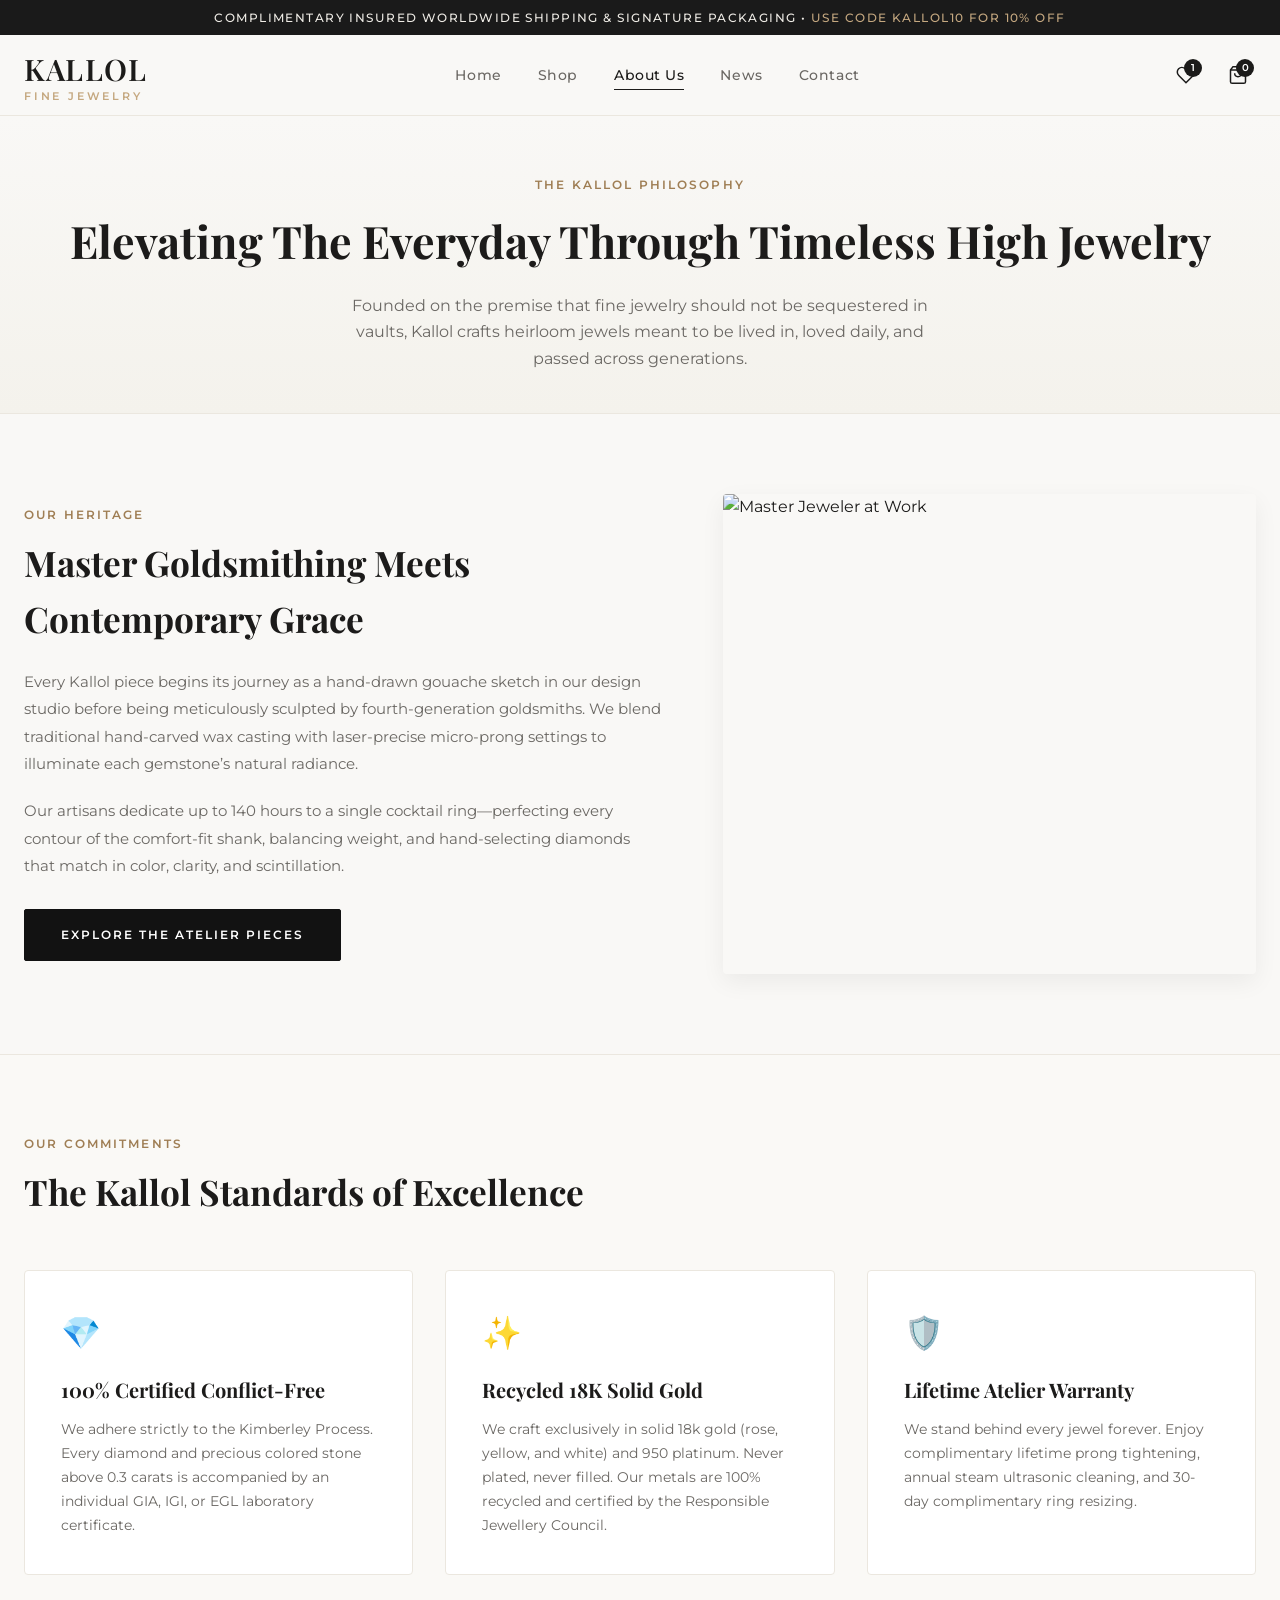
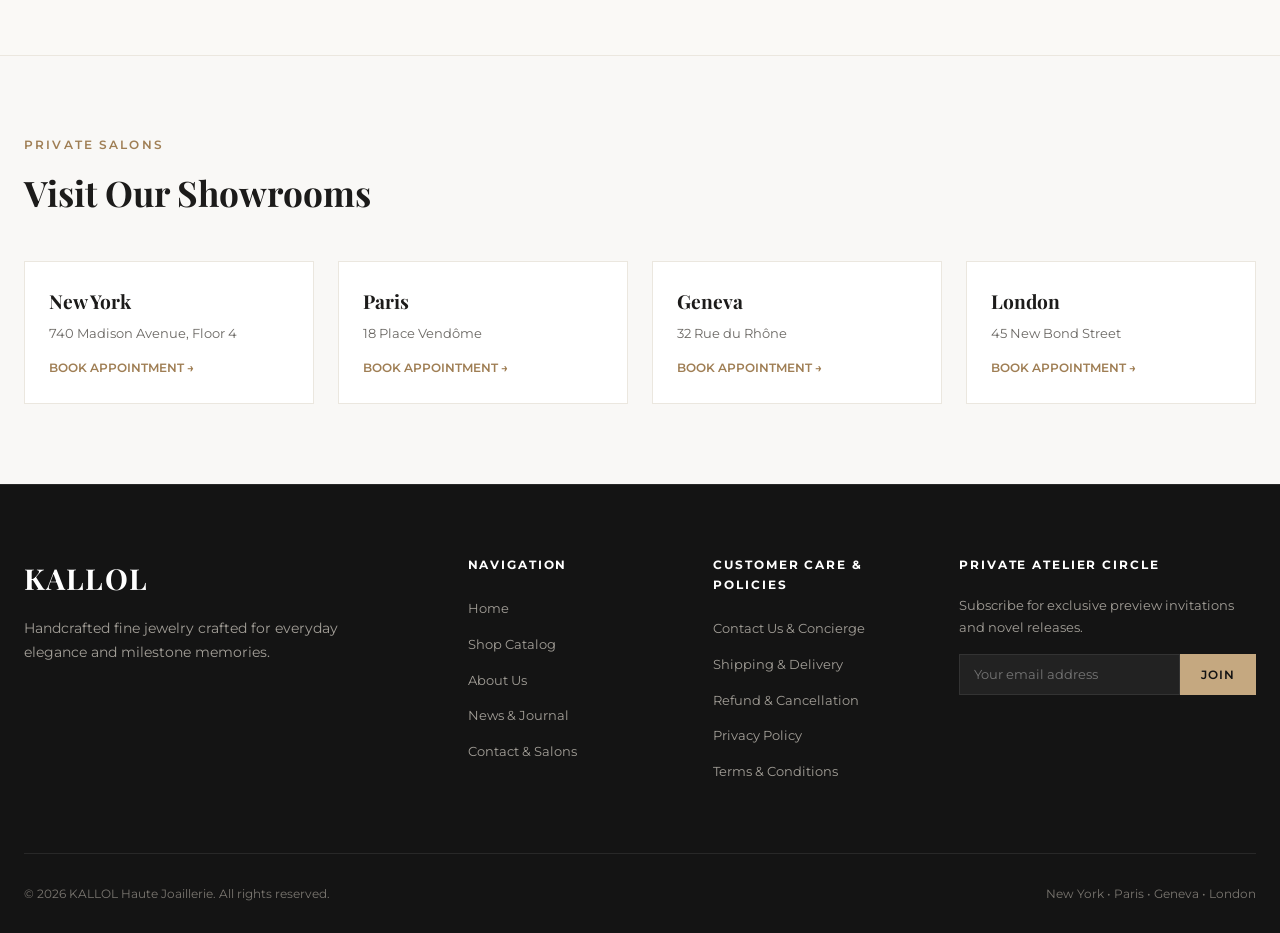
==== commit 575881e4: "Add mandatory Razorpay compliance policy pages (Privacy, Terms, Refund, Shipping)" ====
--- a/about.html
+++ b/about.html
@@ -177,12 +177,13 @@
           </ul>
         </div>
         <div class="footer-col">
-          <h4>Customer Care</h4>
+          <h4>Customer Care & Policies</h4>
           <ul>
-            <li><a href="index.html#specifications">Certifications & Specs</a></li>
-            <li><a href="contact.html">Complimentary Resizing</a></li>
-            <li><a href="contact.html">Insured Global Courier</a></li>
-            <li><a href="checkout.html">Shopping Checkout</a></li>
+            <li><a href="contact.html">Contact Us & Concierge</a></li>
+            <li><a href="shipping-policy.html">Shipping & Delivery</a></li>
+            <li><a href="refund-policy.html">Refund & Cancellation</a></li>
+            <li><a href="privacy-policy.html">Privacy Policy</a></li>
+            <li><a href="terms-and-conditions.html">Terms & Conditions</a></li>
           </ul>
         </div>
         <div class="footer-col newsletter-box">
